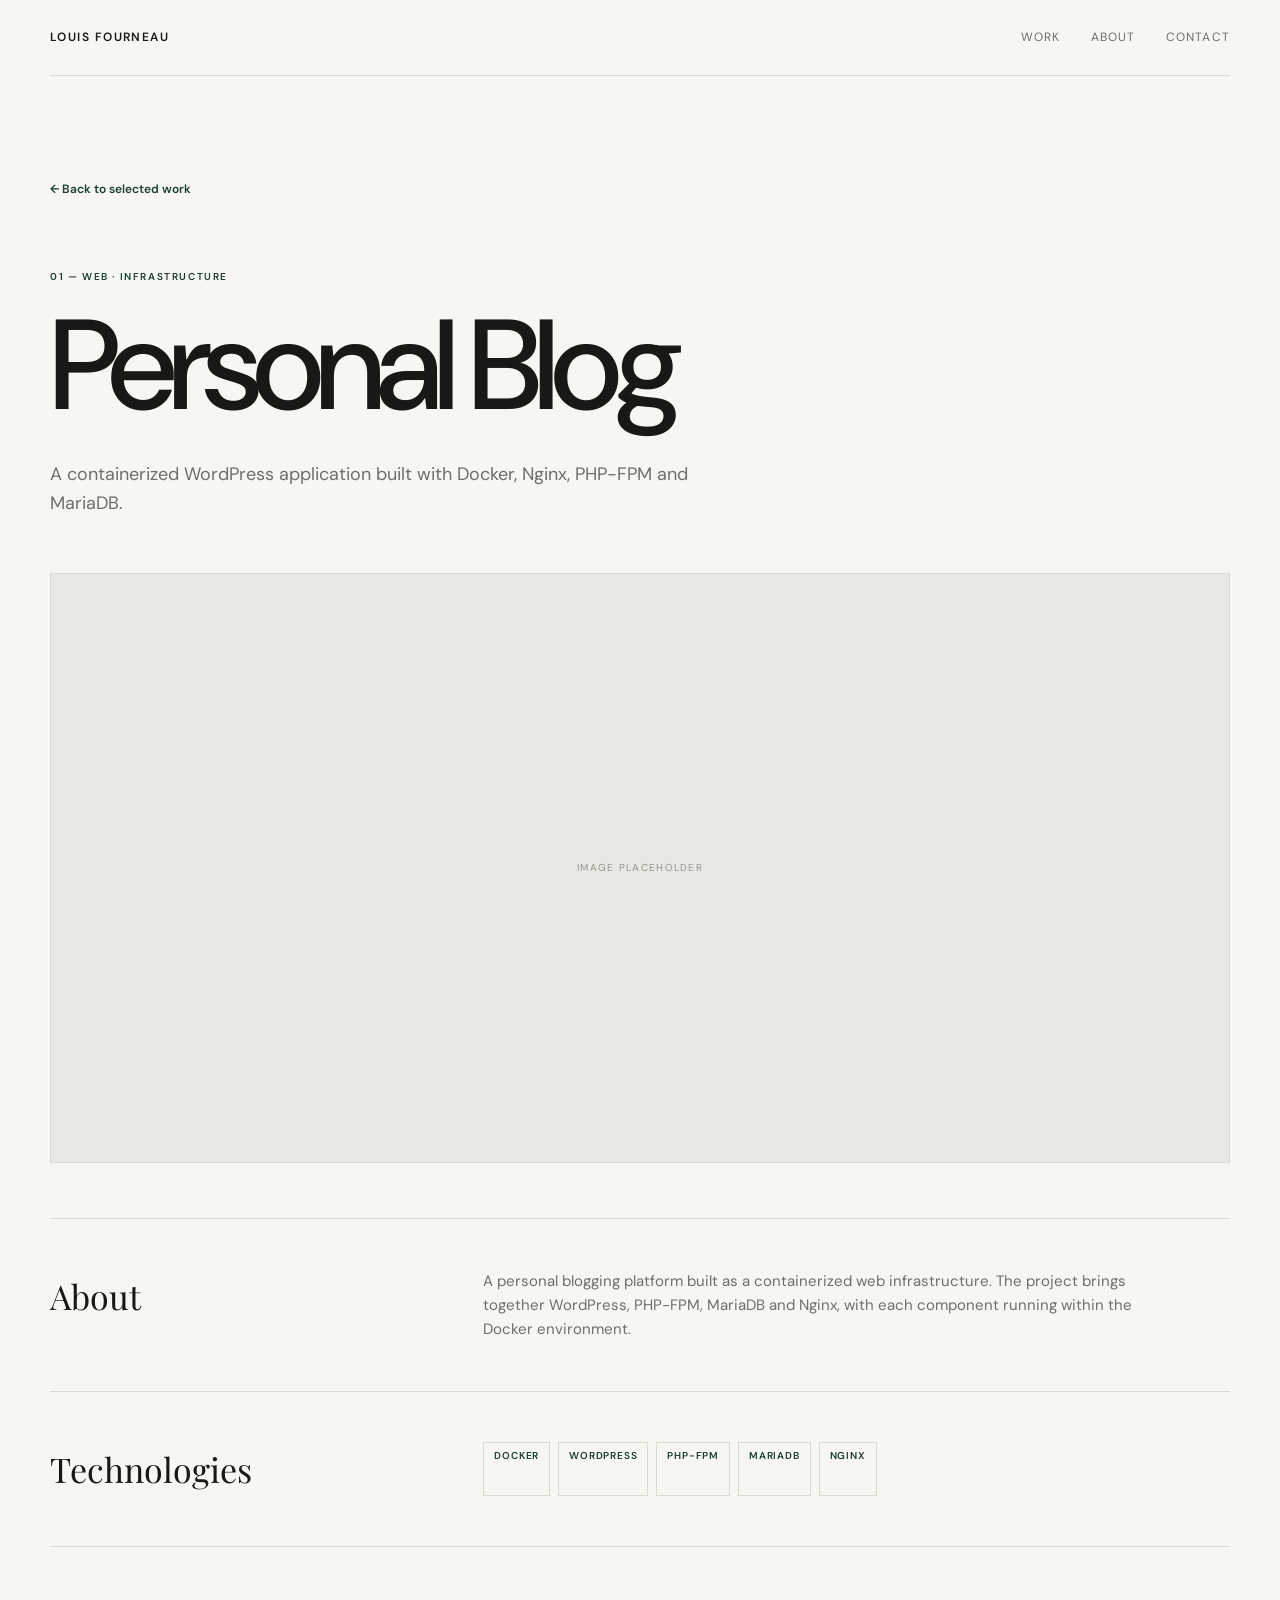
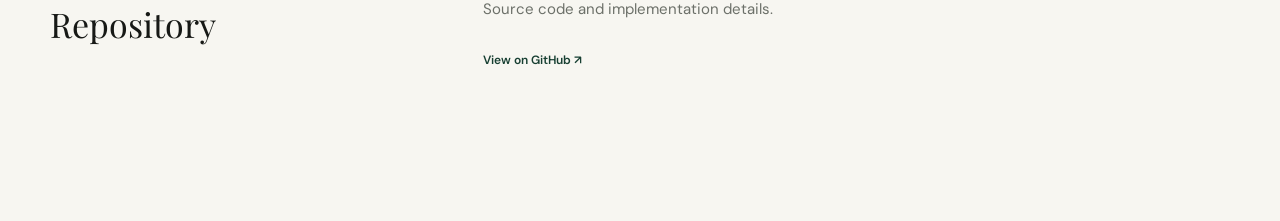
==== projects/minishell.html @ edbae3c6 "save" ====
<!DOCTYPE html>
<html lang="en">

<head>

    <meta charset="UTF-8">

    <meta
        name="viewport"
        content="width=device-width, initial-scale=1.0"
    >

    <title>Personal Blog — Louis Fourneau</title>

    <link
        href="https://fonts.googleapis.com/css2?family=DM+Sans:wght@400;500;600&family=Playfair+Display:ital,wght@400;500;600&display=swap"
        rel="stylesheet"
    >

    <link rel="stylesheet" href="../style.css">

    <style>

        .project-page {

            width: min(
                calc(100% - 64px),
                1180px
            );

            margin: 0 auto;

            padding: 100px 0;
        }

        .back {

            display: inline-block;

            margin-bottom: 70px;

            color: var(--green);

            font-size: 12px;

            font-weight: 600;
        }

        .project-page h1 {

            margin: 0;

            max-width: 900px;

            font-size:
                clamp(
                    58px,
                    10vw,
                    130px
                );

            font-weight: 500;

            letter-spacing: -.06em;

            line-height: .92;
        }

        .project-intro {

            max-width: 650px;

            margin: 35px 0 55px;

            color: var(--muted);

            font-size: 18px;
        }

        .project-hero-image {

            width: 100%;

            aspect-ratio: 16 / 8;

            margin: 55px 0;
        }

        .project-detail {

            display: grid;

            grid-template-columns: 1fr 2fr;

            gap: 60px;

            padding: 50px 0;

            border-top: 1px solid var(--line);
        }

        .project-detail h2 {

            margin: 0;

            font-family: var(--serif);

            font-size: 34px;

            font-weight: 400;
        }

        .project-detail p {

            margin: 0;

            max-width: 650px;

            color: var(--muted);
        }

        .page-tags {

            display: flex;

            flex-wrap: wrap;

            gap: 8px;
        }

        .page-tags span {

            padding: 5px 10px;

            border: 1px solid var(--line);

            color: var(--green);

            font-size: 10px;

            font-weight: 600;

            letter-spacing: .08em;

            text-transform: uppercase;
        }

        .repo-link {

            display: inline-block;

            margin-top: 30px;

            color: var(--green);

            font-size: 12px;

            font-weight: 600;
        }


        @media (max-width: 760px) {

            .project-page {

                width: calc(100% - 36px);

                padding: 70px 0;
            }

            .project-detail {

                grid-template-columns: 1fr;

                gap: 25px;
            }

        }

    </style>

</head>


<body>

<header class="site-header">

    <a
        href="../index.html"
        class="brand"
    >
        LOUIS FOURNEAU
    </a>

    <nav>

        <a href="../index.html#work">
            Work
        </a>

        <a href="../index.html#about">
            About
        </a>

        <a href="../index.html#contact">
            Contact
        </a>

    </nav>

</header>


<main class="project-page">

    <a
        href="../index.html#work"
        class="back"
    >
        ← Back to selected work
    </a>


    <p class="eyebrow">
        01 — WEB · INFRASTRUCTURE
    </p>


    <h1>
        Personal Blog
    </h1>


    <p class="project-intro">

        A containerized WordPress application built with
        Docker, Nginx, PHP-FPM and MariaDB.

    </p>


    <div class="project-image project-hero-image placeholder">

        <span>
            IMAGE PLACEHOLDER
        </span>

    </div>


    <div class="project-detail">

        <h2>
            About
        </h2>

        <p>

            A personal blogging platform built as a
            containerized web infrastructure.

            The project brings together WordPress,
            PHP-FPM, MariaDB and Nginx, with each
            component running within the Docker
            environment.

        </p>

    </div>


    <div class="project-detail">

        <h2>
            Technologies
        </h2>

        <div class="page-tags">

            <span>Docker</span>
            <span>WordPress</span>
            <span>PHP-FPM</span>
            <span>MariaDB</span>
            <span>Nginx</span>

        </div>

    </div>


    <div class="project-detail">

        <h2>
            Repository
        </h2>

        <div>

            <p>
                Source code and implementation details.
            </p>

            <!-- Replace with the exact repository URL -->

            <a
                href="https://github.com/lfourneau"
                target="_blank"
                rel="noopener"
                class="repo-link"
            >
                View on GitHub ↗
            </a>

        </div>

    </div>

</main>

</body>
</html>
---- style.css ----
:root {

    --paper: #f7f6f1;

    --ink: #171916;

    --muted: #6c7069;

    --line: #d9dbd2;

    --green: #173f32;

    --green-light: #e8ece6;

    --serif:
        "Playfair Display",
        Georgia,
        serif;

    --sans:
        "DM Sans",
        Arial,
        sans-serif;

    --max-width: 1180px;
}


/* RESET */

* {
    box-sizing: border-box;
}

html {
    scroll-behavior: smooth;
}

body {

    margin: 0;

    background: var(--paper);

    color: var(--ink);

    font-family: var(--sans);

    font-size: 15px;

    line-height: 1.6;
}

a {
    color: inherit;
    text-decoration: none;
}


/* HEADER */

.site-header {

    width: min(
        calc(100% - 64px),
        var(--max-width)
    );

    margin: 0 auto;

    padding: 28px 0;

    display: flex;

    justify-content: space-between;

    align-items: center;

    border-bottom: 1px solid var(--line);
}

.brand {

    font-size: 12px;

    font-weight: 600;

    letter-spacing: .12em;
}

nav {

    display: flex;

    gap: 30px;
}

nav a {

    color: var(--muted);

    font-size: 12px;

    text-transform: uppercase;

    letter-spacing: .1em;

    transition: color .2s ease;
}

nav a:hover {

    color: var(--green);
}


/* GENERIC */

.eyebrow {

    margin: 0 0 22px;

    color: var(--green);

    font-size: 10px;

    font-weight: 600;

    letter-spacing: .16em;

    text-transform: uppercase;
}


/* HERO */

.hero {

    width: min(
        calc(100% - 64px),
        var(--max-width)
    );

    min-height: 68vh;

    margin: 0 auto;

    padding: 120px 0 100px;

    display: flex;

    flex-direction: column;

    justify-content: center;
}

.hero h1 {

    max-width: 900px;

    margin: 0;

    font-size: clamp(
        68px,
        11vw,
        150px
    );

    font-weight: 500;

    letter-spacing: -.065em;

    line-height: .9;
}

.hero h1 em {

    font-family: var(--serif);

    font-weight: 400;
}

.hero-copy {

    max-width: 520px;

    margin: 42px 0 30px;

    color: var(--muted);

    font-size: 17px;

    line-height: 1.65;
}

.text-link {

    width: fit-content;

    color: var(--green);

    font-size: 12px;

    font-weight: 600;

    letter-spacing: .04em;
}

.text-link span {

    margin-left: 8px;
}


/* SECTIONS */

.section {

    width: min(
        calc(100% - 64px),
        var(--max-width)
    );

    margin: 0 auto;

    padding: 100px 0;
}

.section-heading {

    display: flex;

    justify-content: space-between;

    align-items: baseline;

    gap: 30px;

    padding-bottom: 22px;

    border-bottom: 1px solid var(--line);
}

.section-note {

    margin: 0;

    color: var(--muted);

    font-size: 12px;
}


/* PROJECTS */

.project-grid {

    display: grid;

    grid-template-columns:
        repeat(2, minmax(0, 1fr));

    gap: 64px 28px;

    padding-top: 42px;
}

.project-card {

    display: block;

    min-width: 0;
}

.project-card-large {

    grid-column: 1 / -1;
}


/* IMAGE PLACEHOLDER */

.project-image {

    width: 100%;

    aspect-ratio: 16 / 9;

    margin-bottom: 20px;

    background: #e8e8e2;
}

.project-card:not(.project-card-large)
.project-image {

    aspect-ratio: 4 / 3;
}

.placeholder {

    display: grid;

    place-items: center;

    color: #92968d;

    border: 1px solid var(--line);
}

.placeholder span {

    font-size: 10px;

    letter-spacing: .13em;
}


/* PROJECT INFORMATION */

.project-meta {

    display: flex;

    justify-content: space-between;

    align-items: center;

    margin-bottom: 7px;
}

.project-number {

    color: var(--green);

    font-family: var(--serif);

    font-size: 14px;

    font-style: italic;
}

.project-type {

    color: var(--muted);

    font-size: 9px;

    font-weight: 600;

    letter-spacing: .13em;
}

.project-card h2 {

    margin: 0 0 7px;

    font-family: var(--serif);

    font-size: clamp(
        30px,
        4vw,
        48px
    );

    font-weight: 400;

    line-height: 1.1;
}

.project-card:not(.project-card-large) h2 {

    font-size: 34px;
}

.project-card p {

    max-width: 650px;

    margin: 0;

    color: var(--muted);

    font-size: 14px;
}

.project-card:hover h2 {

    color: var(--green);
}


/* TAGS */

.tags {

    display: flex;

    flex-wrap: wrap;

    gap: 7px;

    margin-top: 16px;
}

.tags span {

    padding: 4px 9px;

    border: 1px solid var(--line);

    color: var(--green);

    font-size: 9px;

    font-weight: 600;

    letter-spacing: .08em;

    text-transform: uppercase;
}


/* OTHER PROJECTS */

.project-card-other {

    min-height: 300px;

    padding: 38px;

    background: var(--green);

    color: var(--paper);

    display: flex;

    align-items: flex-end;
}

.other-project-content {

    width: 100%;
}

.project-card-other
.project-number {

    color: #dce6df;
}

.project-card-other
.eyebrow {

    color: #dce6df;
}

.project-card-other h2 {

    color: var(--paper);

    margin: 0 0 8px;
}

.project-card-other p {

    color: #cbd5cf;
}


/* ABOUT */

.about-section {

    display: grid;

    grid-template-columns: 1fr 2fr;

    gap: 60px;

    border-top: 1px solid var(--line);
}

.about-section
.section-heading {

    display: block;

    padding: 0;

    border: 0;
}

.about-content {

    max-width: 780px;
}

.about-lead {

    margin: 0 0 30px;

    font-family: var(--serif);

    font-size: clamp(
        30px,
        4vw,
        48px
    );

    line-height: 1.2;
}

.about-body {

    max-width: 620px;

    margin: 0;

    color: var(--muted);

    font-size: 15px;
}


/* TECHNOLOGIES */

.tech-section {

    border-top: 1px solid var(--line);
}

.tech-list {

    padding-top: 10px;
}

.tech-row {

    display: grid;

    grid-template-columns:
        70px
        250px
        1fr;

    gap: 20px;

    padding: 24px 0;

    border-bottom: 1px solid var(--line);

    align-items: baseline;
}

.tech-index {

    color: var(--green);

    font-family: var(--serif);

    font-style: italic;
}

.tech-category {

    font-size: 10px;

    font-weight: 600;

    letter-spacing: .12em;
}

.tech-items {

    color: var(--muted);

    font-size: 14px;
}


/* FOOTER */

.site-footer {

    width: min(
        calc(100% - 64px),
        var(--max-width)
    );

    margin: 0 auto;

    padding: 100px 0 30px;

    border-top: 1px solid var(--line);

    display: grid;

    grid-template-columns: 1fr auto;

    gap: 50px;
}

.site-footer h2 {

    margin: 0;

    font-family: var(--serif);

    font-size: clamp(
        42px,
        6vw,
        76px
    );

    font-weight: 400;

    line-height: 1;
}

.footer-links {

    display: flex;

    flex-direction: column;

    align-items: flex-end;

    gap: 9px;

    font-size: 12px;

    font-weight: 600;
}

.footer-links a:hover {

    color: var(--green);
}

.copyright {

    grid-column: 1 / -1;

    margin: 50px 0 0;

    color: var(--muted);

    font-size: 10px;
}


/* MOBILE */

@media (max-width: 760px) {

    .site-header,
    .hero,
    .section,
    .site-footer {

        width: min(
            calc(100% - 36px),
            var(--max-width)
        );
    }


    .site-header {

        padding: 20px 0;
    }


    nav {

        gap: 15px;
    }


    .hero {

        min-height: 72vh;

        padding: 80px 0;
    }


    .hero h1 {

        font-size:
            clamp(
                58px,
                17vw,
                100px
            );
    }


    .section {

        padding: 70px 0;
    }


    .section-heading {

        display: block;
    }


    .section-note {

        margin-top: 10px;
    }


    .project-grid {

        grid-template-columns: 1fr;

        gap: 50px;
    }


    .project-card-large {

        grid-column: auto;
    }


    .about-section {

        grid-template-columns: 1fr;

        gap: 30px;
    }


    .tech-row {

        grid-template-columns:
            45px
            1fr;

        gap: 8px 15px;
    }


    .tech-items {

        grid-column: 2;
    }


    .site-footer {

        grid-template-columns: 1fr;

        padding-top: 70px;
    }


    .footer-links {

        align-items: flex-start;
    }
}
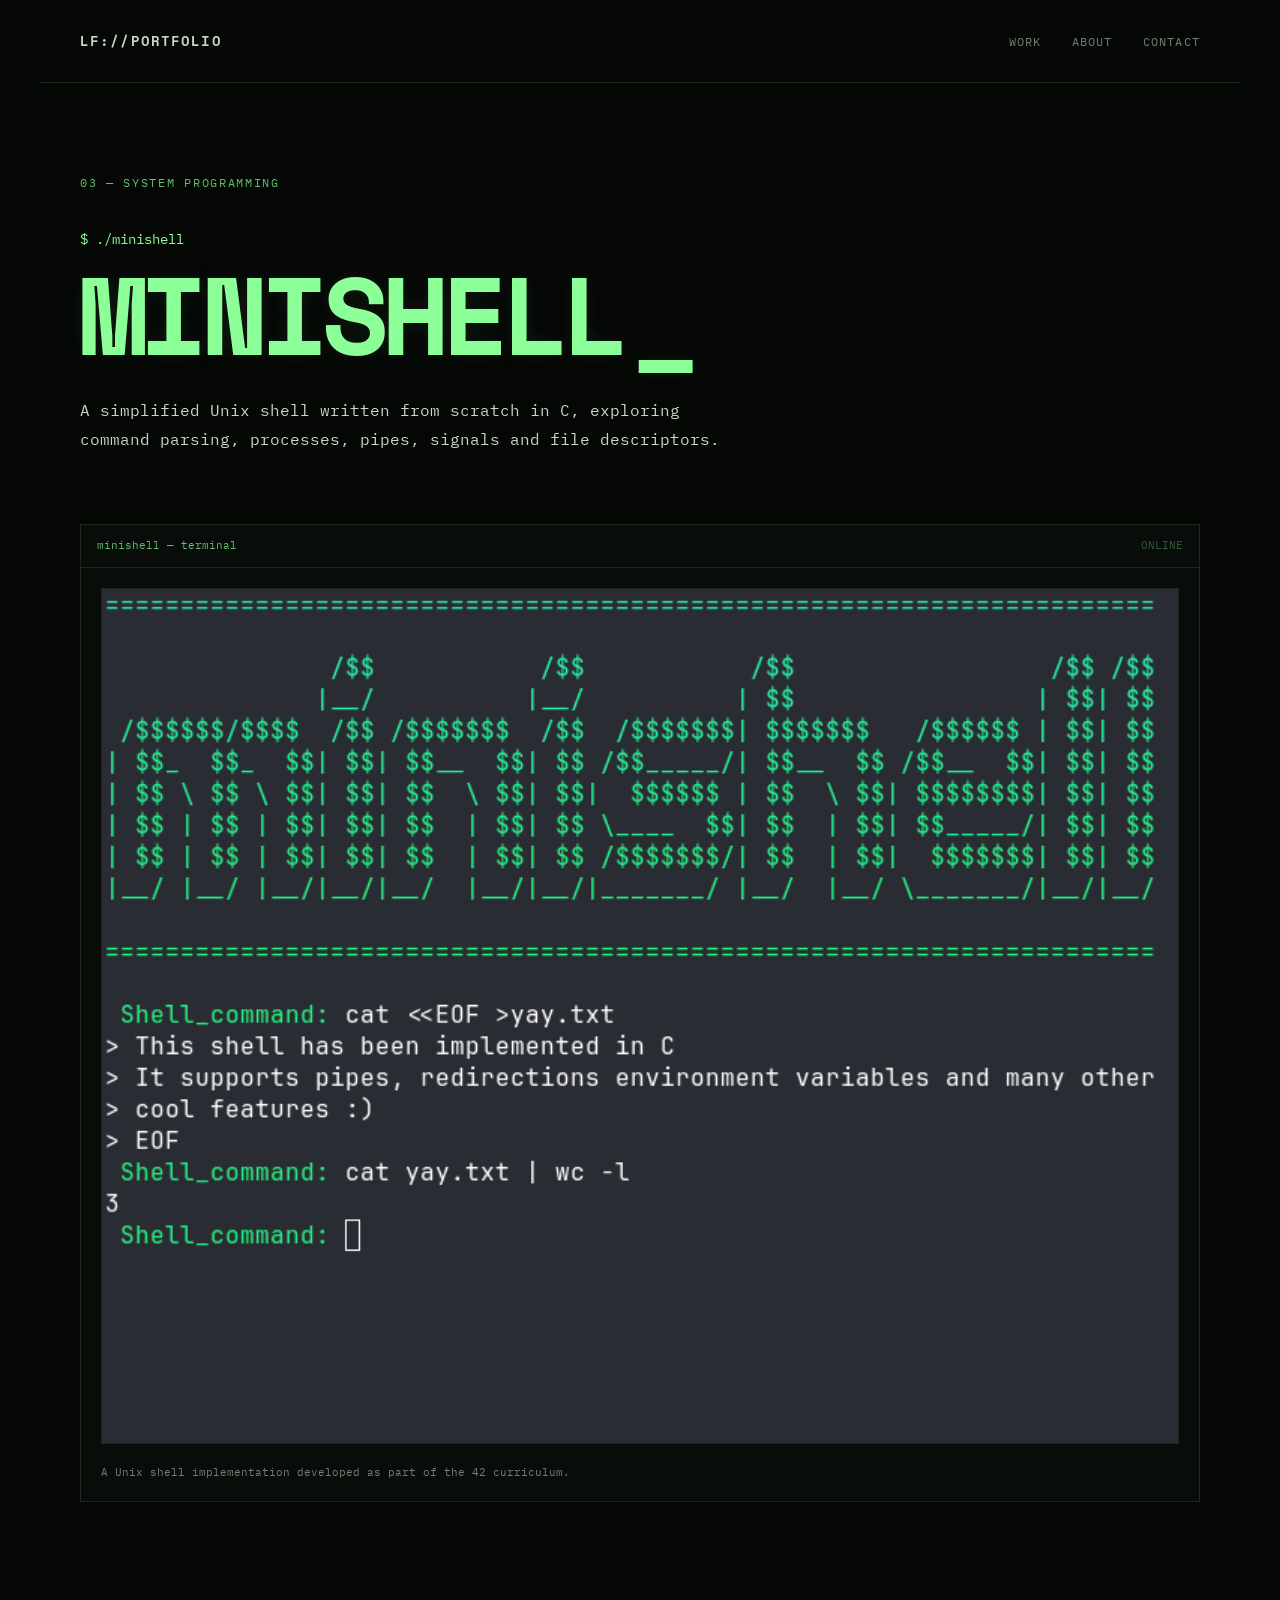
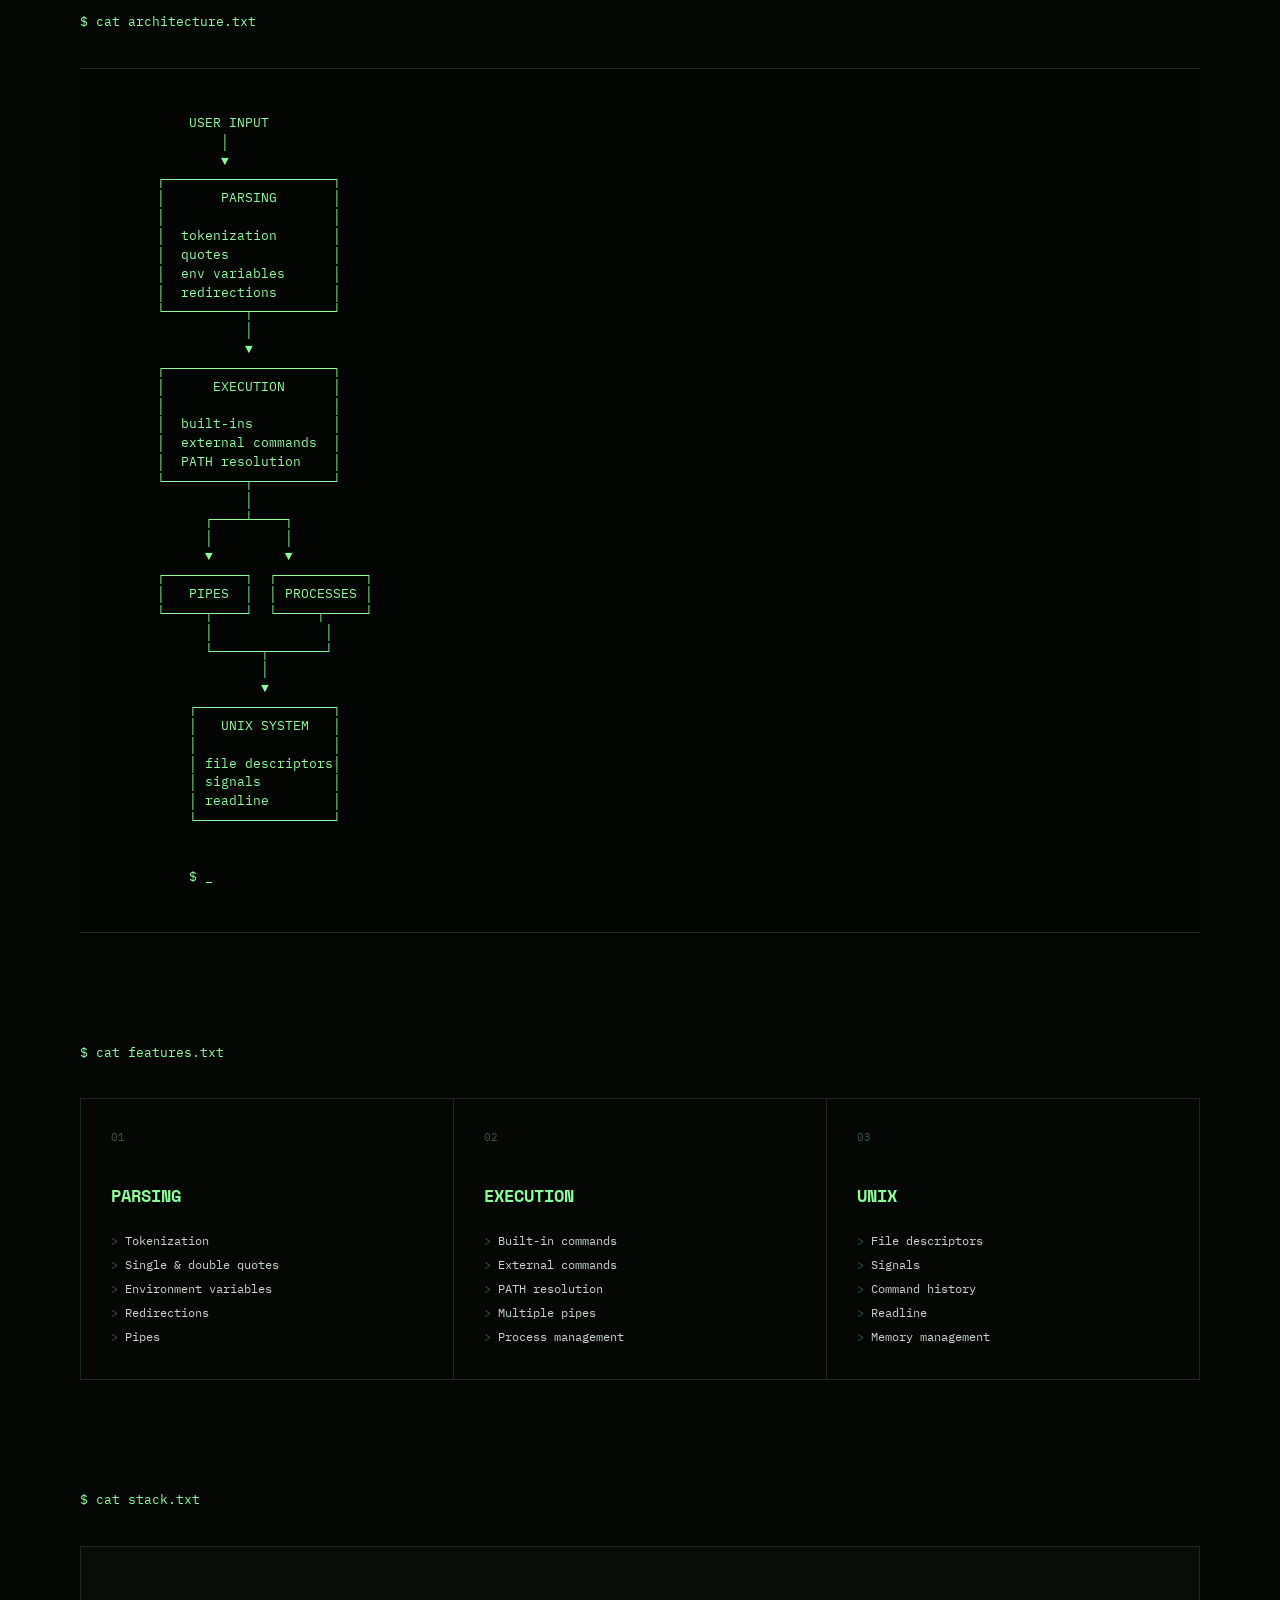
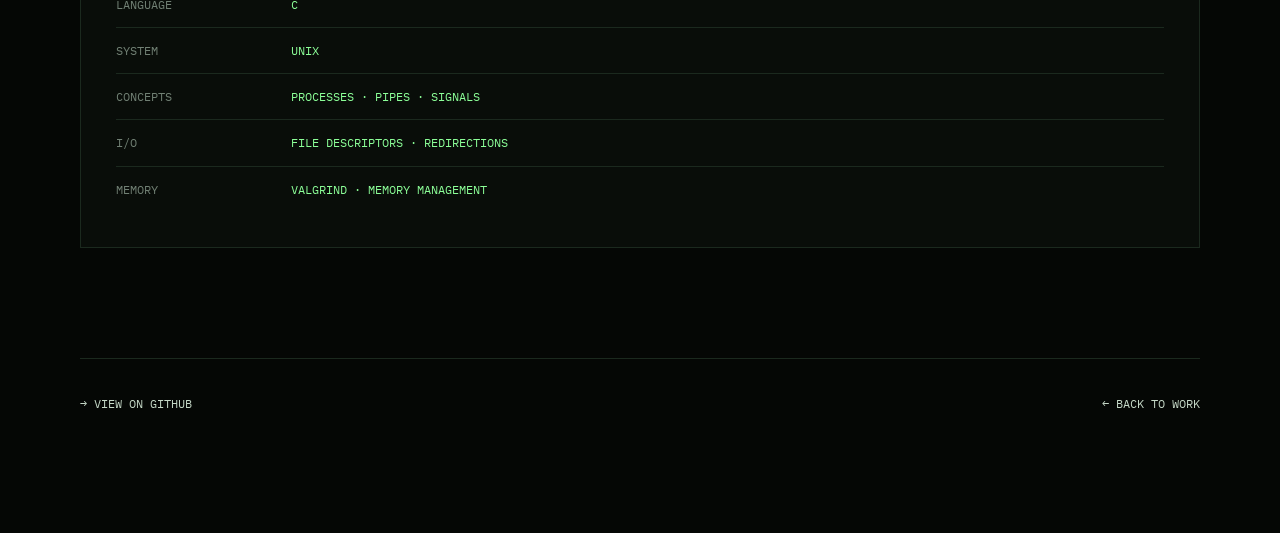
==== commit 6be04c60: "save minishell page" ====
--- a/projects/minishell.html
+++ b/projects/minishell.html
@@ -1,322 +1,778 @@
 <!DOCTYPE html>
 <html lang="en">
-
 <head>
-
     <meta charset="UTF-8">
-
-    <meta
-        name="viewport"
-        content="width=device-width, initial-scale=1.0"
-    >
-
-    <title>Personal Blog — Louis Fourneau</title>
+    <meta name="viewport" content="width=device-width, initial-scale=1.0">
+
+    <title>Minishell — Louis Fourneau</title>
+
+    <link rel="stylesheet" href="../style.css">
+
+    <link rel="preconnect" href="https://fonts.googleapis.com">
+    <link rel="preconnect" href="https://fonts.gstatic.com" crossorigin>
 
     <link
-        href="https://fonts.googleapis.com/css2?family=DM+Sans:wght@400;500;600&family=Playfair+Display:ital,wght@400;500;600&display=swap"
+        href="https://fonts.googleapis.com/css2?family=IBM+Plex+Mono:wght@400;500;600&family=Space+Mono:wght@400;700&display=swap"
         rel="stylesheet"
     >
 
-    <link rel="stylesheet" href="../style.css">
-
     <style>
 
-        .project-page {
-
-            width: min(
-                calc(100% - 64px),
-                1180px
-            );
-
+        /* =====================================================
+           MINISHELL — TERMINAL VISUAL IDENTITY
+           ===================================================== */
+
+        :root {
+            --shell-black: #050705;
+            --shell-black-soft: #090d09;
+            --shell-green: #8cff98;
+            --shell-green-soft: #62bd6d;
+            --shell-green-dim: #315b37;
+            --shell-green-dark: #172619;
+            --shell-text: #c5d8c7;
+            --shell-muted: #718074;
+            --shell-line: #1b291e;
+        }
+
+        body.minishell-page {
+            background: var(--shell-black);
+            color: var(--shell-text);
+            font-family: "IBM Plex Mono", monospace;
+        }
+
+        .minishell-page a {
+            color: inherit;
+            text-decoration: none;
+        }
+
+
+        /* =====================================================
+           HEADER
+           ===================================================== */
+
+        .terminal-header {
+            max-width: 1200px;
             margin: 0 auto;
-
-            padding: 100px 0;
-        }
-
-        .back {
-
+            padding: 30px 40px;
+
+            display: flex;
+            align-items: center;
+            justify-content: space-between;
+
+            border-bottom: 1px solid var(--shell-line);
+        }
+
+        .terminal-brand {
+            color: var(--shell-green);
+            font-family: "Space Mono", monospace;
+            font-weight: 700;
+            font-size: 14px;
+            letter-spacing: 0.08em;
+        }
+
+        .terminal-nav {
+            display: flex;
+            gap: 30px;
+
+            font-size: 12px;
+            letter-spacing: 0.08em;
+            color: var(--shell-muted);
+        }
+
+        .terminal-nav a {
+            transition: color 0.2s ease;
+        }
+
+        .terminal-nav a:hover {
+            color: var(--shell-green);
+        }
+
+
+        /* =====================================================
+           MAIN
+           ===================================================== */
+
+        .terminal-main {
+            max-width: 1200px;
+            margin: 0 auto;
+            padding: 90px 40px 120px;
+        }
+
+
+        /* =====================================================
+           HERO
+           ===================================================== */
+
+        .terminal-kicker {
+            margin-bottom: 35px;
+
+            color: var(--shell-green-soft);
+            font-size: 12px;
+            letter-spacing: 0.14em;
+            text-transform: uppercase;
+        }
+
+        .terminal-hero {
+            margin-bottom: 80px;
+        }
+
+        .terminal-prompt {
+            margin-bottom: 12px;
+
+            color: var(--shell-green);
+            font-size: 14px;
+        }
+
+        .terminal-prompt::before {
+            content: "$ ";
+            color: var(--shell-green);
+        }
+
+        .terminal-title {
+            margin: 0;
+
+            color: var(--shell-green);
+            font-family: "Space Mono", monospace;
+            font-size: clamp(48px, 9vw, 110px);
+            line-height: 0.95;
+            letter-spacing: -0.06em;
+            font-weight: 700;
+
+            text-shadow: 0 0 18px rgba(140, 255, 152, 0.08);
+        }
+
+        .terminal-cursor {
             display: inline-block;
-
-            margin-bottom: 70px;
-
-            color: var(--green);
-
+            margin-left: 8px;
+
+            color: var(--shell-green);
+
+            animation: terminal-blink 1.1s steps(1) infinite;
+        }
+
+        @keyframes terminal-blink {
+            50% {
+                opacity: 0;
+            }
+        }
+
+        .terminal-intro {
+            max-width: 650px;
+            margin-top: 30px;
+
+            color: var(--shell-text);
+            font-size: 16px;
+            line-height: 1.8;
+        }
+
+
+        /* =====================================================
+           TERMINAL WINDOW / IMAGE
+           ===================================================== */
+
+        .terminal-window {
+            margin-top: 70px;
+
+            border: 1px solid var(--shell-line);
+            background: var(--shell-black-soft);
+        }
+
+        .terminal-window-bar {
+            display: flex;
+            align-items: center;
+            justify-content: space-between;
+
+            padding: 12px 16px;
+
+            border-bottom: 1px solid var(--shell-line);
+
+            color: var(--shell-muted);
+            font-size: 11px;
+        }
+
+        .terminal-window-title {
+            color: var(--shell-green-soft);
+        }
+
+        .terminal-window-status {
+            color: var(--shell-green-dim);
+        }
+
+        .terminal-image-wrapper {
+            padding: 20px;
+        }
+
+        .terminal-image-wrapper img {
+            display: block;
+            width: 100%;
+            height: auto;
+
+            border: 1px solid var(--shell-green-dark);
+
+            filter: saturate(0.85);
+        }
+
+        .terminal-caption {
+            padding: 0 20px 20px;
+
+            color: var(--shell-muted);
+            font-size: 11px;
+            line-height: 1.6;
+        }
+
+
+        /* =====================================================
+           ASCII ARCHITECTURE
+           ===================================================== */
+
+        .architecture-section {
+            margin-top: 110px;
+        }
+
+        .terminal-command {
+            margin-bottom: 35px;
+
+            color: var(--shell-green);
+            font-size: 13px;
+        }
+
+        .terminal-command::before {
+            content: "$ ";
+        }
+
+        .ascii-container {
+            overflow-x: auto;
+
+            padding: 45px;
+
+            border-top: 1px solid var(--shell-line);
+            border-bottom: 1px solid var(--shell-line);
+
+            background: #030503;
+        }
+
+        .ascii-diagram {
+            margin: 0;
+
+            color: var(--shell-green);
+            font-family: "IBM Plex Mono", monospace;
+            font-size: 13px;
+            line-height: 1.45;
+            white-space: pre;
+        }
+
+
+        /* =====================================================
+           FEATURES
+           ===================================================== */
+
+        .features-section {
+            margin-top: 110px;
+        }
+
+        .features-grid {
+            display: grid;
+            grid-template-columns: repeat(3, 1fr);
+
+            border-top: 1px solid var(--shell-line);
+            border-left: 1px solid var(--shell-line);
+        }
+
+        .feature {
+            min-height: 230px;
+            padding: 30px;
+
+            border-right: 1px solid var(--shell-line);
+            border-bottom: 1px solid var(--shell-line);
+        }
+
+        .feature-number {
+            display: block;
+            margin-bottom: 35px;
+
+            color: var(--shell-green-dim);
+            font-size: 11px;
+        }
+
+        .feature h2 {
+            margin: 0 0 20px;
+
+            color: var(--shell-green);
+            font-family: "Space Mono", monospace;
+            font-size: 17px;
+            font-weight: 700;
+        }
+
+        .feature ul {
+            margin: 0;
+            padding: 0;
+
+            list-style: none;
+
+            color: var(--shell-text);
             font-size: 12px;
-
-            font-weight: 600;
-        }
-
-        .project-page h1 {
-
-            margin: 0;
-
-            max-width: 900px;
-
-            font-size:
-                clamp(
-                    58px,
-                    10vw,
-                    130px
-                );
-
-            font-weight: 500;
-
-            letter-spacing: -.06em;
-
-            line-height: .92;
-        }
-
-        .project-intro {
-
-            max-width: 650px;
-
-            margin: 35px 0 55px;
-
-            color: var(--muted);
-
-            font-size: 18px;
-        }
-
-        .project-hero-image {
-
-            width: 100%;
-
-            aspect-ratio: 16 / 8;
-
-            margin: 55px 0;
-        }
-
-        .project-detail {
-
-            display: grid;
-
-            grid-template-columns: 1fr 2fr;
-
-            gap: 60px;
-
-            padding: 50px 0;
-
-            border-top: 1px solid var(--line);
-        }
-
-        .project-detail h2 {
-
-            margin: 0;
-
-            font-family: var(--serif);
-
-            font-size: 34px;
-
-            font-weight: 400;
-        }
-
-        .project-detail p {
-
-            margin: 0;
-
-            max-width: 650px;
-
-            color: var(--muted);
-        }
-
-        .page-tags {
-
+            line-height: 2;
+        }
+
+        .feature li::before {
+            content: "> ";
+            color: var(--shell-green-dim);
+        }
+
+
+        /* =====================================================
+           TECHNOLOGY STACK
+           ===================================================== */
+
+        .stack-section {
+            margin-top: 110px;
+        }
+
+        .stack-terminal {
+            padding: 35px;
+
+            border: 1px solid var(--shell-line);
+
+            background: var(--shell-black-soft);
+        }
+
+        .stack-line {
             display: flex;
-
-            flex-wrap: wrap;
-
-            gap: 8px;
-        }
-
-        .page-tags span {
-
-            padding: 5px 10px;
-
-            border: 1px solid var(--line);
-
-            color: var(--green);
-
-            font-size: 10px;
-
-            font-weight: 600;
-
-            letter-spacing: .08em;
-
-            text-transform: uppercase;
-        }
-
-        .repo-link {
-
-            display: inline-block;
-
-            margin-top: 30px;
-
-            color: var(--green);
+            gap: 25px;
+
+            padding: 13px 0;
+
+            border-bottom: 1px solid var(--shell-line);
 
             font-size: 12px;
-
-            font-weight: 600;
-        }
-
-
-        @media (max-width: 760px) {
-
-            .project-page {
-
-                width: calc(100% - 36px);
-
-                padding: 70px 0;
-            }
-
-            .project-detail {
-
+        }
+
+        .stack-line:last-child {
+            border-bottom: none;
+        }
+
+        .stack-label {
+            width: 150px;
+            flex-shrink: 0;
+
+            color: var(--shell-muted);
+        }
+
+        .stack-value {
+            color: var(--shell-green);
+        }
+
+
+        /* =====================================================
+           GITHUB / FOOTER
+           ===================================================== */
+
+        .terminal-footer {
+            margin-top: 110px;
+            padding-top: 35px;
+
+            border-top: 1px solid var(--shell-line);
+
+            display: flex;
+            align-items: center;
+            justify-content: space-between;
+        }
+
+        .github-link {
+            color: var(--shell-green);
+            font-size: 12px;
+        }
+
+        .back-link {
+            color: var(--shell-muted);
+            font-size: 12px;
+        }
+
+        .back-link:hover {
+            color: var(--shell-green);
+        }
+
+
+        /* =====================================================
+           RESPONSIVE
+           ===================================================== */
+
+        @media (max-width: 800px) {
+
+            .terminal-header {
+                padding: 25px 20px;
+            }
+
+            .terminal-nav {
+                gap: 15px;
+            }
+
+            .terminal-main {
+                padding: 65px 20px 80px;
+            }
+
+            .features-grid {
                 grid-template-columns: 1fr;
-
-                gap: 25px;
-            }
-
+            }
+
+            .ascii-container {
+                padding: 25px;
+            }
+
+            .ascii-diagram {
+                font-size: 10px;
+            }
+
+            .stack-line {
+                flex-direction: column;
+                gap: 5px;
+            }
+
+            .stack-label {
+                width: auto;
+            }
+
+            .terminal-footer {
+                flex-direction: column;
+                align-items: flex-start;
+                gap: 20px;
+            }
         }
 
     </style>
-
 </head>
 
 
-<body>
-
-<header class="site-header">
-
-    <a
-        href="../index.html"
-        class="brand"
-    >
-        LOUIS FOURNEAU
-    </a>
-
-    <nav>
-
-        <a href="../index.html#work">
-            Work
+<body class="minishell-page">
+
+    <!-- =====================================================
+         HEADER
+         ===================================================== -->
+
+    <header class="terminal-header">
+
+        <a href="../index.html" class="terminal-brand">
+            LF://PORTFOLIO
         </a>
 
-        <a href="../index.html#about">
-            About
-        </a>
-
-        <a href="../index.html#contact">
-            Contact
-        </a>
-
-    </nav>
-
-</header>
-
-
-<main class="project-page">
-
-    <a
-        href="../index.html#work"
-        class="back"
-    >
-        ← Back to selected work
-    </a>
-
-
-    <p class="eyebrow">
-        01 — WEB · INFRASTRUCTURE
-    </p>
-
-
-    <h1>
-        Personal Blog
-    </h1>
-
-
-    <p class="project-intro">
-
-        A containerized WordPress application built with
-        Docker, Nginx, PHP-FPM and MariaDB.
-
-    </p>
-
-
-    <div class="project-image project-hero-image placeholder">
-
-        <span>
-            IMAGE PLACEHOLDER
-        </span>
-
-    </div>
-
-
-    <div class="project-detail">
-
-        <h2>
-            About
-        </h2>
-
-        <p>
-
-            A personal blogging platform built as a
-            containerized web infrastructure.
-
-            The project brings together WordPress,
-            PHP-FPM, MariaDB and Nginx, with each
-            component running within the Docker
-            environment.
-
-        </p>
-
-    </div>
-
-
-    <div class="project-detail">
-
-        <h2>
-            Technologies
-        </h2>
-
-        <div class="page-tags">
-
-            <span>Docker</span>
-            <span>WordPress</span>
-            <span>PHP-FPM</span>
-            <span>MariaDB</span>
-            <span>Nginx</span>
-
-        </div>
-
-    </div>
-
-
-    <div class="project-detail">
-
-        <h2>
-            Repository
-        </h2>
-
-        <div>
-
-            <p>
-                Source code and implementation details.
+        <nav class="terminal-nav">
+            <a href="../index.html#work">WORK</a>
+            <a href="../index.html#about">ABOUT</a>
+            <a href="../index.html#contact">CONTACT</a>
+        </nav>
+
+    </header>
+
+
+    <!-- =====================================================
+         MAIN
+         ===================================================== -->
+
+    <main class="terminal-main">
+
+
+        <!-- =================================================
+             HERO
+             ================================================= -->
+
+        <section class="terminal-hero">
+
+            <div class="terminal-kicker">
+                03 — SYSTEM PROGRAMMING
+            </div>
+
+            <div class="terminal-prompt">
+                ./minishell
+            </div>
+
+            <h1 class="terminal-title">
+                MINISHELL<span class="terminal-cursor">_</span>
+            </h1>
+
+            <p class="terminal-intro">
+                A simplified Unix shell written from scratch in C,
+                exploring command parsing, processes, pipes,
+                signals and file descriptors.
             </p>
 
-            <!-- Replace with the exact repository URL -->
+
+            <!-- TERMINAL SCREEN -->
+
+            <div class="terminal-window">
+
+                <div class="terminal-window-bar">
+                    <span class="terminal-window-title">
+                        minishell — terminal
+                    </span>
+
+                    <span class="terminal-window-status">
+                        ONLINE
+                    </span>
+                </div>
+
+                <div class="terminal-image-wrapper">
+
+                    <img
+                        src="../images/minishell.png"
+                        alt="Minishell terminal interface"
+                    >
+
+                </div>
+
+                <div class="terminal-caption">
+                    A Unix shell implementation developed as part
+                    of the 42 curriculum.
+                </div>
+
+            </div>
+
+        </section>
+
+
+        <!-- =================================================
+             ARCHITECTURE
+             ================================================= -->
+
+        <section class="architecture-section">
+
+            <div class="terminal-command">
+                cat architecture.txt
+            </div>
+
+            <div class="ascii-container">
+
+<pre class="ascii-diagram">
+        USER INPUT
+            │
+            ▼
+    ┌─────────────────────┐
+    │       PARSING       │
+    │                     │
+    │  tokenization       │
+    │  quotes             │
+    │  env variables      │
+    │  redirections       │
+    └──────────┬──────────┘
+               │
+               ▼
+    ┌─────────────────────┐
+    │      EXECUTION      │
+    │                     │
+    │  built-ins          │
+    │  external commands  │
+    │  PATH resolution    │
+    └──────────┬──────────┘
+               │
+          ┌────┴────┐
+          │         │
+          ▼         ▼
+    ┌──────────┐  ┌───────────┐
+    │   PIPES  │  │ PROCESSES │
+    └─────┬────┘  └─────┬─────┘
+          │              │
+          └──────┬───────┘
+                 │
+                 ▼
+        ┌─────────────────┐
+        │   UNIX SYSTEM   │
+        │                 │
+        │ file descriptors│
+        │ signals         │
+        │ readline        │
+        └─────────────────┘
+
+
+        $ _
+</pre>
+
+            </div>
+
+        </section>
+
+
+        <!-- =================================================
+             FEATURES
+             ================================================= -->
+
+        <section class="features-section">
+
+            <div class="terminal-command">
+                cat features.txt
+            </div>
+
+            <div class="features-grid">
+
+
+                <!-- PARSING -->
+
+                <article class="feature">
+
+                    <span class="feature-number">
+                        01
+                    </span>
+
+                    <h2>PARSING</h2>
+
+                    <ul>
+                        <li>Tokenization</li>
+                        <li>Single & double quotes</li>
+                        <li>Environment variables</li>
+                        <li>Redirections</li>
+                        <li>Pipes</li>
+                    </ul>
+
+                </article>
+
+
+                <!-- EXECUTION -->
+
+                <article class="feature">
+
+                    <span class="feature-number">
+                        02
+                    </span>
+
+                    <h2>EXECUTION</h2>
+
+                    <ul>
+                        <li>Built-in commands</li>
+                        <li>External commands</li>
+                        <li>PATH resolution</li>
+                        <li>Multiple pipes</li>
+                        <li>Process management</li>
+                    </ul>
+
+                </article>
+
+
+                <!-- UNIX -->
+
+                <article class="feature">
+
+                    <span class="feature-number">
+                        03
+                    </span>
+
+                    <h2>UNIX</h2>
+
+                    <ul>
+                        <li>File descriptors</li>
+                        <li>Signals</li>
+                        <li>Command history</li>
+                        <li>Readline</li>
+                        <li>Memory management</li>
+                    </ul>
+
+                </article>
+
+            </div>
+
+        </section>
+
+
+        <!-- =================================================
+             STACK
+             ================================================= -->
+
+        <section class="stack-section">
+
+            <div class="terminal-command">
+                cat stack.txt
+            </div>
+
+            <div class="stack-terminal">
+
+                <div class="stack-line">
+                    <span class="stack-label">
+                        LANGUAGE
+                    </span>
+
+                    <span class="stack-value">
+                        C
+                    </span>
+                </div>
+
+                <div class="stack-line">
+                    <span class="stack-label">
+                        SYSTEM
+                    </span>
+
+                    <span class="stack-value">
+                        UNIX
+                    </span>
+                </div>
+
+                <div class="stack-line">
+                    <span class="stack-label">
+                        CONCEPTS
+                    </span>
+
+                    <span class="stack-value">
+                        PROCESSES · PIPES · SIGNALS
+                    </span>
+                </div>
+
+                <div class="stack-line">
+                    <span class="stack-label">
+                        I/O
+                    </span>
+
+                    <span class="stack-value">
+                        FILE DESCRIPTORS · REDIRECTIONS
+                    </span>
+                </div>
+
+                <div class="stack-line">
+                    <span class="stack-label">
+                        MEMORY
+                    </span>
+
+                    <span class="stack-value">
+                        VALGRIND · MEMORY MANAGEMENT
+                    </span>
+                </div>
+
+            </div>
+
+        </section>
+
+
+        <!-- =================================================
+             FOOTER
+             ================================================= -->
+
+        <footer class="terminal-footer">
+
+            <!--
+                Replace this href with the exact Minishell
+                repository URL once you have it.
+            -->
 
             <a
                 href="https://github.com/lfourneau"
                 target="_blank"
-                rel="noopener"
-                class="repo-link"
+                rel="noopener noreferrer"
+                class="github-link"
             >
-                View on GitHub ↗
+                → VIEW ON GITHUB
             </a>
 
-        </div>
-
-    </div>
-
-</main>
+            <a
+                href="../index.html#work"
+                class="back-link"
+            >
+                ← BACK TO WORK
+            </a>
+
+        </footer>
+
+
+    </main>
 
 </body>
 </html>
+
+
+
+
+
--- a/style.css
+++ b/style.css
@@ -277,18 +277,12 @@
     grid-column: 1 / -1;
 }
 
-
-/* IMAGE PLACEHOLDER */
-
 .project-image {
-
     width: 100%;
-
     aspect-ratio: 16 / 9;
-
     margin-bottom: 20px;
-
-    background: #e8e8e2;
+    object-fit: cover;
+    display: block;
 }
 
 .project-card:not(.project-card-large)
@@ -766,3 +760,10 @@
         align-items: flex-start;
     }
 }
+
+.project-card-large .project-image {
+    width: 100%;
+    height: auto;
+    aspect-ratio: 16 / 9;
+    object-fit: cover;
+}
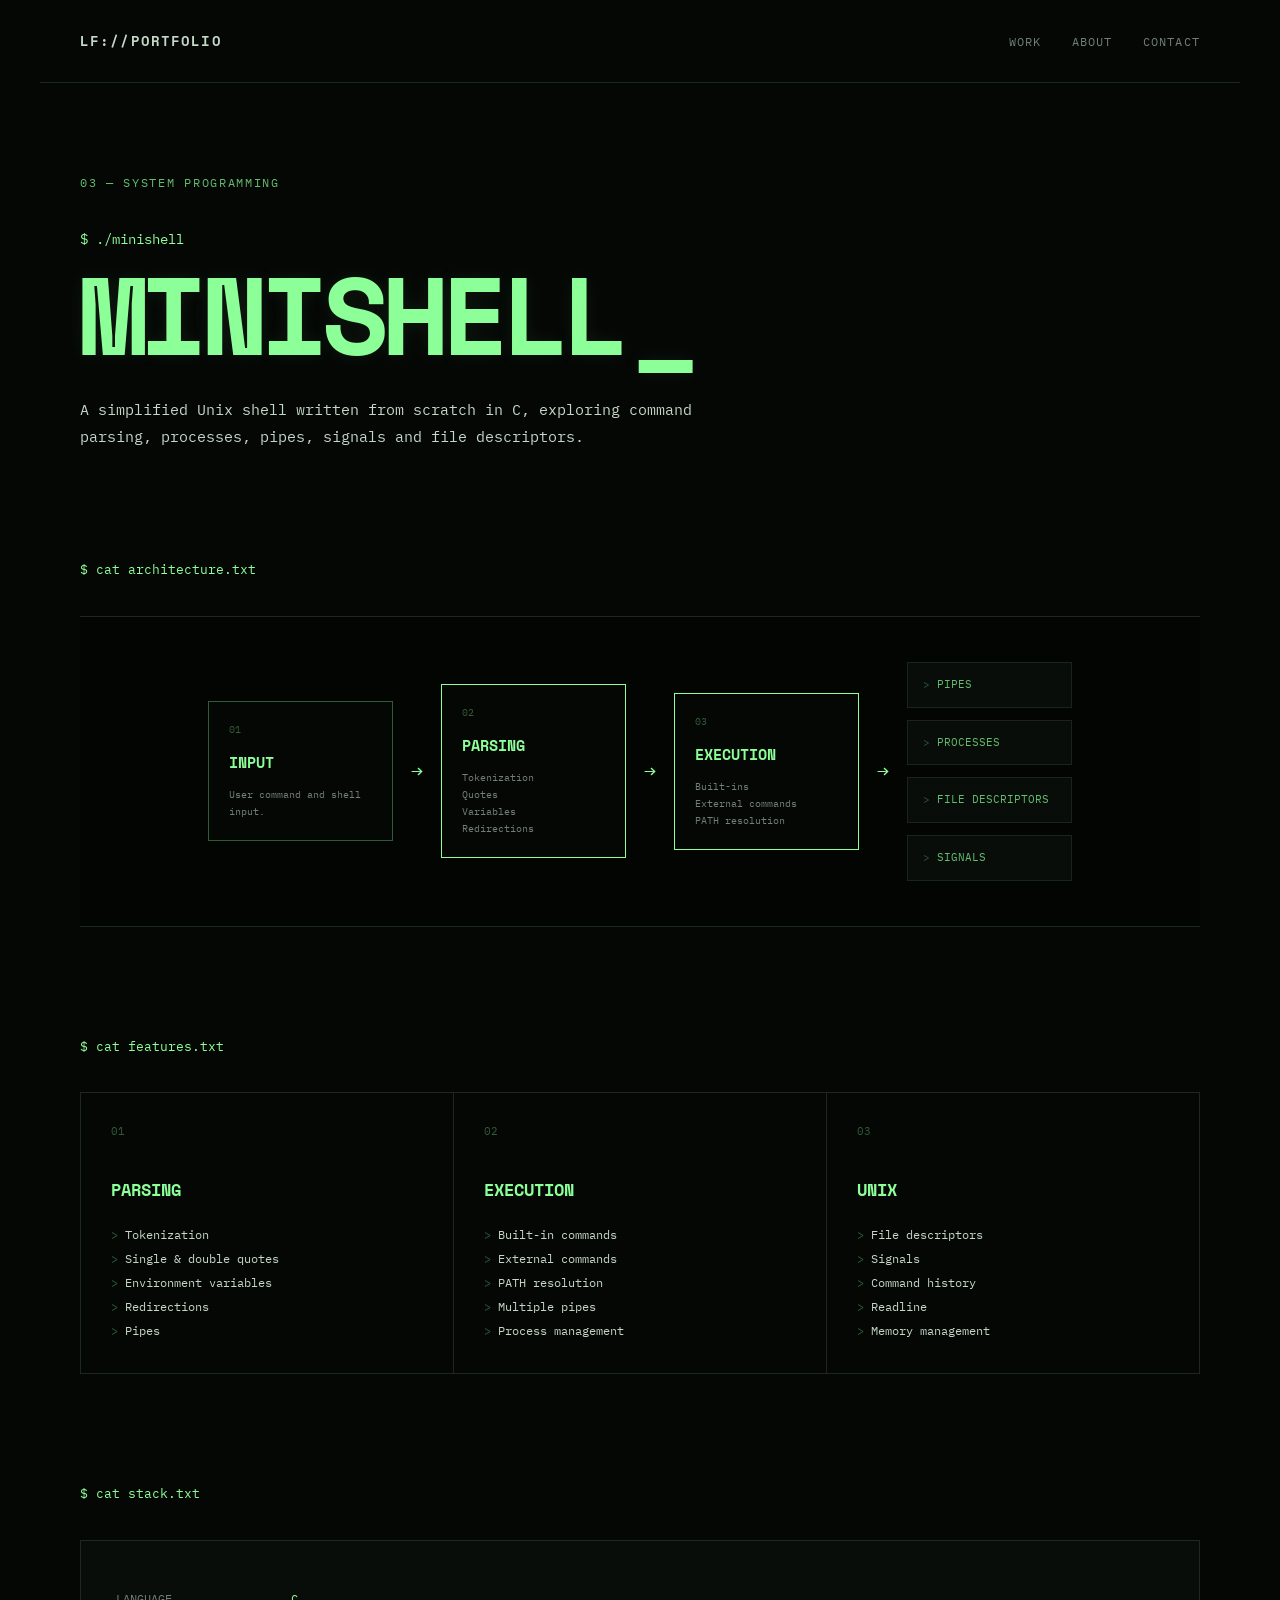
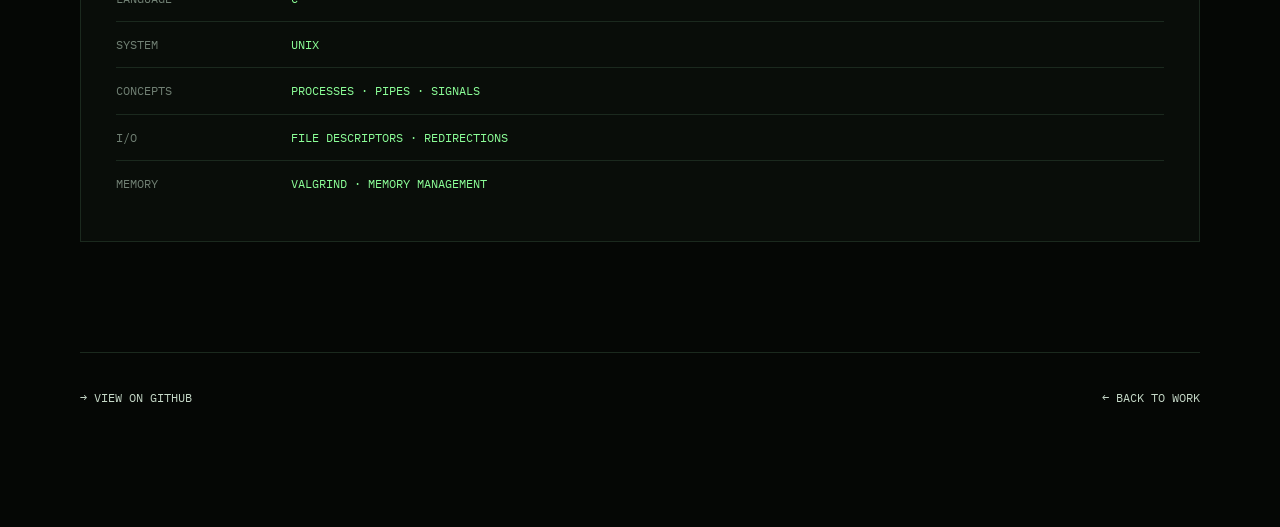
==== commit b0571d7a: "save" ====
--- a/projects/minishell.html
+++ b/projects/minishell.html
@@ -34,6 +34,11 @@
             --shell-line: #1b291e;
         }
 
+
+        /* =====================================================
+           PAGE
+           ===================================================== */
+
         body.minishell-page {
             background: var(--shell-black);
             color: var(--shell-text);
@@ -112,10 +117,6 @@
             text-transform: uppercase;
         }
 
-        .terminal-hero {
-            margin-bottom: 80px;
-        }
-
         .terminal-prompt {
             margin-bottom: 12px;
 
@@ -125,7 +126,6 @@
 
         .terminal-prompt::before {
             content: "$ ";
-            color: var(--shell-green);
         }
 
         .terminal-title {
@@ -144,7 +144,6 @@
         .terminal-cursor {
             display: inline-block;
             margin-left: 8px;
-
             color: var(--shell-green);
 
             animation: terminal-blink 1.1s steps(1) infinite;
@@ -157,225 +156,244 @@
         }
 
         .terminal-intro {
-            max-width: 650px;
+            max-width: 680px;
             margin-top: 30px;
 
             color: var(--shell-text);
-            font-size: 16px;
+            font-size: 15px;
             line-height: 1.8;
         }
 
 
         /* =====================================================
-           TERMINAL WINDOW / IMAGE
-           ===================================================== */
-
-        .terminal-window {
-            margin-top: 70px;
+           ARCHITECTURE
+           ===================================================== */
+
+        .architecture-section {
+            margin-top: 110px;
+        }
+
+        .terminal-command {
+            margin-bottom: 35px;
+
+            color: var(--shell-green);
+            font-size: 13px;
+        }
+
+        .terminal-command::before {
+            content: "$ ";
+        }
+
+        .architecture-wrapper {
+            overflow-x: auto;
+
+            padding: 45px 20px;
+
+            border-top: 1px solid var(--shell-line);
+            border-bottom: 1px solid var(--shell-line);
+
+            background: #030503;
+        }
+
+        .architecture {
+            min-width: 1050px;
+
+            display: flex;
+            align-items: center;
+            justify-content: center;
+
+            gap: 18px;
+        }
+
+        .architecture-node {
+            width: 185px;
+            min-height: 125px;
+            padding: 20px;
+
+            box-sizing: border-box;
+
+            border: 1px solid var(--shell-green-dim);
+
+            display: flex;
+            flex-direction: column;
+            justify-content: center;
+
+            background: var(--shell-black);
+
+            text-align: left;
+        }
+
+        .architecture-node.main {
+            border-color: var(--shell-green);
+        }
+
+        .architecture-number {
+            margin-bottom: 12px;
+
+            color: var(--shell-green-dim);
+            font-size: 10px;
+        }
+
+        .architecture-node h2 {
+            margin: 0 0 12px;
+
+            color: var(--shell-green);
+            font-family: "Space Mono", monospace;
+            font-size: 15px;
+        }
+
+        .architecture-node p {
+            margin: 0;
+
+            color: var(--shell-muted);
+            font-size: 10px;
+            line-height: 1.7;
+        }
+
+        .architecture-arrow {
+            flex-shrink: 0;
+
+            color: var(--shell-green);
+            font-size: 20px;
+        }
+
+        .architecture-branches {
+            display: flex;
+            flex-direction: column;
+            gap: 12px;
+        }
+
+        .architecture-branch {
+            width: 165px;
+            padding: 13px 15px;
+
+            border: 1px solid var(--shell-green-dark);
+
+            color: var(--shell-green-soft);
+            font-size: 11px;
+
+            background: var(--shell-black-soft);
+        }
+
+        .architecture-branch::before {
+            content: "> ";
+            color: var(--shell-green-dim);
+        }
+
+
+        /* =====================================================
+           FEATURES
+           ===================================================== */
+
+        .features-section {
+            margin-top: 110px;
+        }
+
+        .features-grid {
+            display: grid;
+            grid-template-columns: repeat(3, 1fr);
+
+            border-top: 1px solid var(--shell-line);
+            border-left: 1px solid var(--shell-line);
+        }
+
+        .feature {
+            min-height: 230px;
+            padding: 30px;
+
+            border-right: 1px solid var(--shell-line);
+            border-bottom: 1px solid var(--shell-line);
+        }
+
+        .feature-number {
+            display: block;
+            margin-bottom: 35px;
+
+            color: var(--shell-green-dim);
+            font-size: 11px;
+        }
+
+        .feature h2 {
+            margin: 0 0 20px;
+
+            color: var(--shell-green);
+            font-family: "Space Mono", monospace;
+            font-size: 17px;
+        }
+
+        .feature ul {
+            margin: 0;
+            padding: 0;
+
+            list-style: none;
+
+            color: var(--shell-text);
+            font-size: 12px;
+            line-height: 2;
+        }
+
+        .feature li::before {
+            content: "> ";
+            color: var(--shell-green-dim);
+        }
+
+
+        /* =====================================================
+           STACK
+           ===================================================== */
+
+        .stack-section {
+            margin-top: 110px;
+        }
+
+        .stack-terminal {
+            padding: 35px;
 
             border: 1px solid var(--shell-line);
+
             background: var(--shell-black-soft);
         }
 
-        .terminal-window-bar {
+        .stack-line {
+            display: flex;
+            gap: 25px;
+
+            padding: 13px 0;
+
+            border-bottom: 1px solid var(--shell-line);
+
+            font-size: 12px;
+        }
+
+        .stack-line:last-child {
+            border-bottom: none;
+        }
+
+        .stack-label {
+            width: 150px;
+            flex-shrink: 0;
+
+            color: var(--shell-muted);
+        }
+
+        .stack-value {
+            color: var(--shell-green);
+        }
+
+
+        /* =====================================================
+           FOOTER
+           ===================================================== */
+
+        .terminal-footer {
+            margin-top: 110px;
+            padding-top: 35px;
+
+            border-top: 1px solid var(--shell-line);
+
             display: flex;
             align-items: center;
             justify-content: space-between;
-
-            padding: 12px 16px;
-
-            border-bottom: 1px solid var(--shell-line);
-
-            color: var(--shell-muted);
-            font-size: 11px;
-        }
-
-        .terminal-window-title {
-            color: var(--shell-green-soft);
-        }
-
-        .terminal-window-status {
-            color: var(--shell-green-dim);
-        }
-
-        .terminal-image-wrapper {
-            padding: 20px;
-        }
-
-        .terminal-image-wrapper img {
-            display: block;
-            width: 100%;
-            height: auto;
-
-            border: 1px solid var(--shell-green-dark);
-
-            filter: saturate(0.85);
-        }
-
-        .terminal-caption {
-            padding: 0 20px 20px;
-
-            color: var(--shell-muted);
-            font-size: 11px;
-            line-height: 1.6;
-        }
-
-
-        /* =====================================================
-           ASCII ARCHITECTURE
-           ===================================================== */
-
-        .architecture-section {
-            margin-top: 110px;
-        }
-
-        .terminal-command {
-            margin-bottom: 35px;
-
-            color: var(--shell-green);
-            font-size: 13px;
-        }
-
-        .terminal-command::before {
-            content: "$ ";
-        }
-
-        .ascii-container {
-            overflow-x: auto;
-
-            padding: 45px;
-
-            border-top: 1px solid var(--shell-line);
-            border-bottom: 1px solid var(--shell-line);
-
-            background: #030503;
-        }
-
-        .ascii-diagram {
-            margin: 0;
-
-            color: var(--shell-green);
-            font-family: "IBM Plex Mono", monospace;
-            font-size: 13px;
-            line-height: 1.45;
-            white-space: pre;
-        }
-
-
-        /* =====================================================
-           FEATURES
-           ===================================================== */
-
-        .features-section {
-            margin-top: 110px;
-        }
-
-        .features-grid {
-            display: grid;
-            grid-template-columns: repeat(3, 1fr);
-
-            border-top: 1px solid var(--shell-line);
-            border-left: 1px solid var(--shell-line);
-        }
-
-        .feature {
-            min-height: 230px;
-            padding: 30px;
-
-            border-right: 1px solid var(--shell-line);
-            border-bottom: 1px solid var(--shell-line);
-        }
-
-        .feature-number {
-            display: block;
-            margin-bottom: 35px;
-
-            color: var(--shell-green-dim);
-            font-size: 11px;
-        }
-
-        .feature h2 {
-            margin: 0 0 20px;
-
-            color: var(--shell-green);
-            font-family: "Space Mono", monospace;
-            font-size: 17px;
-            font-weight: 700;
-        }
-
-        .feature ul {
-            margin: 0;
-            padding: 0;
-
-            list-style: none;
-
-            color: var(--shell-text);
-            font-size: 12px;
-            line-height: 2;
-        }
-
-        .feature li::before {
-            content: "> ";
-            color: var(--shell-green-dim);
-        }
-
-
-        /* =====================================================
-           TECHNOLOGY STACK
-           ===================================================== */
-
-        .stack-section {
-            margin-top: 110px;
-        }
-
-        .stack-terminal {
-            padding: 35px;
-
-            border: 1px solid var(--shell-line);
-
-            background: var(--shell-black-soft);
-        }
-
-        .stack-line {
-            display: flex;
-            gap: 25px;
-
-            padding: 13px 0;
-
-            border-bottom: 1px solid var(--shell-line);
-
-            font-size: 12px;
-        }
-
-        .stack-line:last-child {
-            border-bottom: none;
-        }
-
-        .stack-label {
-            width: 150px;
-            flex-shrink: 0;
-
-            color: var(--shell-muted);
-        }
-
-        .stack-value {
-            color: var(--shell-green);
-        }
-
-
-        /* =====================================================
-           GITHUB / FOOTER
-           ===================================================== */
-
-        .terminal-footer {
-            margin-top: 110px;
-            padding-top: 35px;
-
-            border-top: 1px solid var(--shell-line);
-
-            display: flex;
-            align-items: center;
-            justify-content: space-between;
         }
 
         .github-link {
@@ -388,7 +406,8 @@
             font-size: 12px;
         }
 
-        .back-link:hover {
+        .back-link:hover,
+        .github-link:hover {
             color: var(--shell-green);
         }
 
@@ -411,16 +430,12 @@
                 padding: 65px 20px 80px;
             }
 
+            .architecture-wrapper {
+                padding: 30px 10px;
+            }
+
             .features-grid {
                 grid-template-columns: 1fr;
-            }
-
-            .ascii-container {
-                padding: 25px;
-            }
-
-            .ascii-diagram {
-                font-size: 10px;
             }
 
             .stack-line {
@@ -445,6 +460,7 @@
 
 <body class="minishell-page">
 
+
     <!-- =====================================================
          HEADER
          ===================================================== -->
@@ -495,37 +511,6 @@
                 signals and file descriptors.
             </p>
 
-
-            <!-- TERMINAL SCREEN -->
-
-            <div class="terminal-window">
-
-                <div class="terminal-window-bar">
-                    <span class="terminal-window-title">
-                        minishell — terminal
-                    </span>
-
-                    <span class="terminal-window-status">
-                        ONLINE
-                    </span>
-                </div>
-
-                <div class="terminal-image-wrapper">
-
-                    <img
-                        src="../images/minishell.png"
-                        alt="Minishell terminal interface"
-                    >
-
-                </div>
-
-                <div class="terminal-caption">
-                    A Unix shell implementation developed as part
-                    of the 42 curriculum.
-                </div>
-
-            </div>
-
         </section>
 
 
@@ -539,51 +524,106 @@
                 cat architecture.txt
             </div>
 
-            <div class="ascii-container">
-
-<pre class="ascii-diagram">
-        USER INPUT
-            │
-            ▼
-    ┌─────────────────────┐
-    │       PARSING       │
-    │                     │
-    │  tokenization       │
-    │  quotes             │
-    │  env variables      │
-    │  redirections       │
-    └──────────┬──────────┘
-               │
-               ▼
-    ┌─────────────────────┐
-    │      EXECUTION      │
-    │                     │
-    │  built-ins          │
-    │  external commands  │
-    │  PATH resolution    │
-    └──────────┬──────────┘
-               │
-          ┌────┴────┐
-          │         │
-          ▼         ▼
-    ┌──────────┐  ┌───────────┐
-    │   PIPES  │  │ PROCESSES │
-    └─────┬────┘  └─────┬─────┘
-          │              │
-          └──────┬───────┘
-                 │
-                 ▼
-        ┌─────────────────┐
-        │   UNIX SYSTEM   │
-        │                 │
-        │ file descriptors│
-        │ signals         │
-        │ readline        │
-        └─────────────────┘
-
-
-        $ _
-</pre>
+            <div class="architecture-wrapper">
+
+                <div class="architecture">
+
+
+                    <!-- INPUT -->
+
+                    <div class="architecture-node">
+
+                        <span class="architecture-number">
+                            01
+                        </span>
+
+                        <h2>INPUT</h2>
+
+                        <p>
+                            User command
+                            and shell input.
+                        </p>
+
+                    </div>
+
+
+                    <div class="architecture-arrow">
+                        →
+                    </div>
+
+
+                    <!-- PARSING -->
+
+                    <div class="architecture-node main">
+
+                        <span class="architecture-number">
+                            02
+                        </span>
+
+                        <h2>PARSING</h2>
+
+                        <p>
+                            Tokenization<br>
+                            Quotes<br>
+                            Variables<br>
+                            Redirections
+                        </p>
+
+                    </div>
+
+
+                    <div class="architecture-arrow">
+                        →
+                    </div>
+
+
+                    <!-- EXECUTION -->
+
+                    <div class="architecture-node main">
+
+                        <span class="architecture-number">
+                            03
+                        </span>
+
+                        <h2>EXECUTION</h2>
+
+                        <p>
+                            Built-ins<br>
+                            External commands<br>
+                            PATH resolution
+                        </p>
+
+                    </div>
+
+
+                    <div class="architecture-arrow">
+                        →
+                    </div>
+
+
+                    <!-- UNIX -->
+
+                    <div class="architecture-branches">
+
+                        <div class="architecture-branch">
+                            PIPES
+                        </div>
+
+                        <div class="architecture-branch">
+                            PROCESSES
+                        </div>
+
+                        <div class="architecture-branch">
+                            FILE DESCRIPTORS
+                        </div>
+
+                        <div class="architecture-branch">
+                            SIGNALS
+                        </div>
+
+                    </div>
+
+                </div>
 
             </div>
 
@@ -683,6 +723,7 @@
             <div class="stack-terminal">
 
                 <div class="stack-line">
+
                     <span class="stack-label">
                         LANGUAGE
                     </span>
@@ -690,9 +731,12 @@
                     <span class="stack-value">
                         C
                     </span>
+
                 </div>
 
+
                 <div class="stack-line">
+
                     <span class="stack-label">
                         SYSTEM
                     </span>
@@ -700,9 +744,12 @@
                     <span class="stack-value">
                         UNIX
                     </span>
+
                 </div>
 
+
                 <div class="stack-line">
+
                     <span class="stack-label">
                         CONCEPTS
                     </span>
@@ -710,9 +757,12 @@
                     <span class="stack-value">
                         PROCESSES · PIPES · SIGNALS
                     </span>
+
                 </div>
 
+
                 <div class="stack-line">
+
                     <span class="stack-label">
                         I/O
                     </span>
@@ -720,9 +770,12 @@
                     <span class="stack-value">
                         FILE DESCRIPTORS · REDIRECTIONS
                     </span>
+
                 </div>
 
+
                 <div class="stack-line">
+
                     <span class="stack-label">
                         MEMORY
                     </span>
@@ -730,6 +783,7 @@
                     <span class="stack-value">
                         VALGRIND · MEMORY MANAGEMENT
                     </span>
+
                 </div>
 
             </div>
@@ -742,11 +796,6 @@
              ================================================= -->
 
         <footer class="terminal-footer">
-
-            <!--
-                Replace this href with the exact Minishell
-                repository URL once you have it.
-            -->
 
             <a
                 href="https://github.com/lfourneau"
